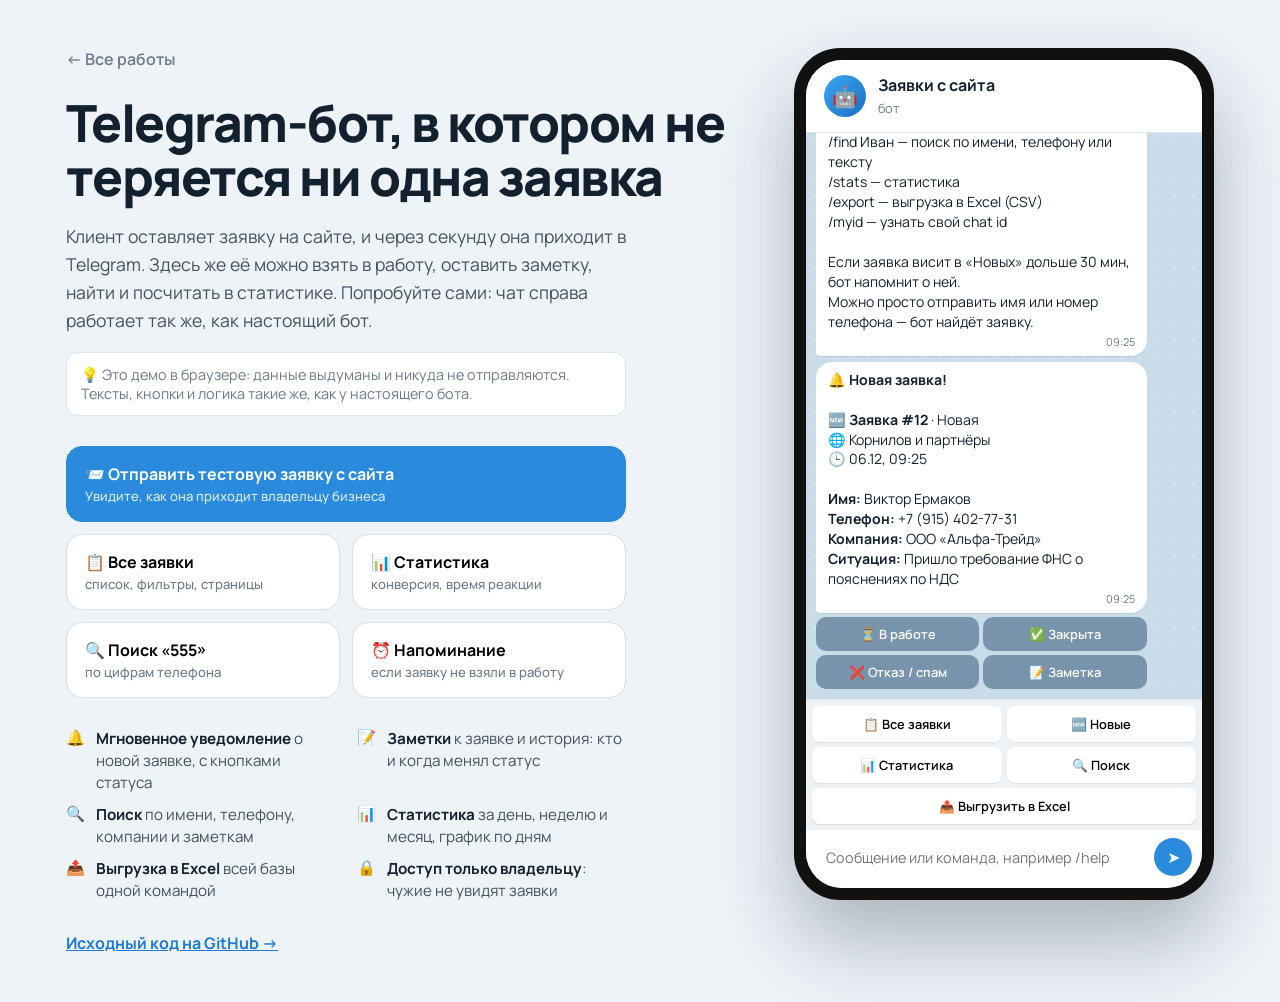
==== telegram-bot/index.html @ 951b8b42 "Демо Telegram-бота: интерактивная страница и README со скриншотами Co-Authored-By: Claude Opus 5.5 <" ====
<!DOCTYPE html>
<html lang="ru">
<head>
  <meta charset="UTF-8">
  <meta name="viewport" content="width=device-width, initial-scale=1.0">
  <title>Демо Telegram-бота для заявок</title>
  <meta name="description" content="Интерактивная демонстрация Telegram-бота: заявки с сайта, статусы, заметки, поиск, статистика и выгрузка в Excel.">
  <link rel="preconnect" href="https://fonts.googleapis.com">
  <link rel="preconnect" href="https://fonts.gstatic.com" crossorigin>
  <link href="https://fonts.googleapis.com/css2?family=Manrope:wght@500;600;700;800&display=swap" rel="stylesheet">
  <link rel="stylesheet" href="demo.css">
</head>
<body>
  <main class="page">
    <section class="intro">
      <a href="../index.html" class="intro__back">← Все работы</a>
      <h1>Telegram-бот, в котором не теряется ни одна заявка</h1>
      <p class="intro__lead">Клиент оставляет заявку на сайте, и через секунду она приходит в Telegram. Здесь же её можно взять в работу, оставить заметку, найти и посчитать в статистике. Попробуйте сами: чат справа работает так же, как настоящий бот.</p>
      <p class="note">💡 Это демо в браузере: данные выдуманы и никуда не отправляются. Тексты, кнопки и логика такие же, как у настоящего бота.</p>

      <div class="actions">
        <button class="action action--primary" data-action="lead">📨 Отправить тестовую заявку с сайта<small>Увидите, как она приходит владельцу бизнеса</small></button>
        <button class="action" data-action="/leads">📋 Все заявки<small>список, фильтры, страницы</small></button>
        <button class="action" data-action="/stats">📊 Статистика<small>конверсия, время реакции</small></button>
        <button class="action" data-action="/find 555">🔍 Поиск «555»<small>по цифрам телефона</small></button>
        <button class="action" data-action="remind">⏰ Напоминание<small>если заявку не взяли в работу</small></button>
      </div>

      <ul class="features">
        <li><span>🔔</span><b>Мгновенное уведомление</b> о новой заявке, с кнопками статуса</li>
        <li><span>📝</span><b>Заметки</b> к заявке и история: кто и когда менял статус</li>
        <li><span>🔍</span><b>Поиск</b> по имени, телефону, компании и заметкам</li>
        <li><span>📊</span><b>Статистика</b> за день, неделю и месяц, график по дням</li>
        <li><span>📤</span><b>Выгрузка в Excel</b> всей базы одной командой</li>
        <li><span>🔒</span><b>Доступ только владельцу</b>: чужие не увидят заявки</li>
      </ul>
      <a class="intro__code" href="https://github.com/MarchenkoDanil/portfolio/tree/main/telegram-bot" target="_blank" rel="noopener">Исходный код на GitHub →</a>
    </section>

    <div class="phone">
      <div class="chat">
        <div class="chat__head">
          <div class="chat__ava">🤖</div>
          <div class="chat__title"><b>Заявки с сайта</b><span>бот</span></div>
        </div>
        <div class="chat__messages" id="messages"></div>
        <div class="toast" id="toast"></div>
        <div class="chat__menu" id="menu">
          <button>📋 Все заявки</button>
          <button>🆕 Новые</button>
          <button>📊 Статистика</button>
          <button>🔍 Поиск</button>
          <button>📤 Выгрузить в Excel</button>
        </div>
        <form class="chat__input" id="input">
          <input type="text" placeholder="Сообщение или команда, например /help" autocomplete="off">
          <button type="submit" aria-label="Отправить">➤</button>
        </form>
      </div>
    </div>
  </main>
  <script src="demo.js"></script>
</body>
</html>
---- telegram-bot/demo.css ----
:root {
  --blue: #2a8bdc;
  --blue-dark: #1b6fc4;
  --chat-bg: #c9dcea;
  --bubble-bot: #ffffff;
  --bubble-me: #e3fbd1;
  --text: #13202e;
  --muted: #6c7a89;
  --link: #1f7bd1;
}

* { box-sizing: border-box; margin: 0; padding: 0; }
body { font-family: 'Manrope', system-ui, sans-serif; color: var(--text); background: #eef3f8; min-height: 100vh; }
a { color: var(--link); }

.page { max-width: 1180px; margin: 0 auto; padding: 48px 16px; display: grid; grid-template-columns: 1fr 420px; gap: 56px; align-items: start; }
.intro__back { display: inline-block; font-weight: 600; text-decoration: none; margin-bottom: 26px; color: var(--muted); }
.intro__back:hover { color: var(--text); }
.intro h1 { font-size: clamp(2rem, 4.4vw, 3.2rem); line-height: 1.05; letter-spacing: -.03em; font-weight: 800; margin-bottom: 18px; }
.intro__lead { font-size: 1.1rem; line-height: 1.6; color: #43515f; max-width: 560px; }
.note { margin-top: 18px; font-size: .9rem; color: var(--muted); background: #fff; border-radius: 12px; padding: 12px 14px; border: 1px solid #dbe5ee; max-width: 560px; }

.actions { display: grid; grid-template-columns: 1fr 1fr; gap: 12px; margin: 30px 0; max-width: 560px; }
.action { font: inherit; font-weight: 700; text-align: left; padding: 16px 18px; border-radius: 16px; border: 1px solid #d3dfea; background: #fff; cursor: pointer; transition: transform .15s, box-shadow .15s, border-color .15s; display: grid; gap: 2px; }
.action small { font-weight: 500; color: var(--muted); font-size: .82rem; }
.action:hover { transform: translateY(-2px); border-color: var(--blue); box-shadow: 0 10px 24px rgba(42, 139, 220, .15); }
.action--primary { background: var(--blue); color: #fff; border-color: var(--blue); grid-column: 1 / -1; }
.action--primary small { color: #d8ecfc; }

.features { list-style: none; display: grid; grid-template-columns: 1fr 1fr; gap: 10px 22px; max-width: 560px; }
.features li { font-size: .95rem; line-height: 1.45; color: #43515f; padding-left: 30px; position: relative; }
.features li span { position: absolute; left: 0; top: -1px; }
.features b { color: var(--text); }
.intro__code { display: inline-block; margin-top: 30px; font-weight: 700; }

/* ---------- Телефон с чатом ---------- */
.phone { position: sticky; top: 24px; height: min(860px, calc(100vh - 48px)); min-height: 620px; background: #111; border-radius: 46px; padding: 12px; box-shadow: 0 40px 80px rgba(19, 32, 46, .3); }
.chat { height: 100%; border-radius: 36px; overflow: hidden; display: flex; flex-direction: column; background: var(--chat-bg); position: relative; }
.chat__head { display: flex; align-items: center; gap: 12px; padding: 14px 18px; background: #fff; border-bottom: 1px solid #dfe6ec; z-index: 2; }
.chat__ava { width: 42px; height: 42px; border-radius: 50%; background: linear-gradient(135deg, #3aa8ee, #1b6fc4); display: grid; place-items: center; font-size: 1.3rem; flex-shrink: 0; }
.chat__title b { display: block; font-size: 1rem; }
.chat__title span { font-size: .8rem; color: var(--muted); }
.chat__messages { position: relative; flex: 1; overflow-y: auto; padding: 14px 10px 10px; display: flex; flex-direction: column; gap: 6px;
  background-image: radial-gradient(rgba(255,255,255,.35) 1px, transparent 1px); background-size: 18px 18px; scroll-behavior: smooth; }
.msg { max-width: 88%; display: flex; flex-direction: column; gap: 4px; animation: pop .25s ease-out; }
@keyframes pop { from { opacity: 0; transform: translateY(8px); } }
.msg--me { align-self: flex-end; }
.msg__bubble { background: var(--bubble-bot); border-radius: 16px 16px 16px 4px; padding: 8px 12px 6px; font-size: .88rem; line-height: 1.42; white-space: pre-wrap; word-wrap: break-word; box-shadow: 0 1px 1px rgba(0,0,0,.08); }
.msg--me .msg__bubble { background: var(--bubble-me); border-radius: 16px 16px 4px 16px; }
.msg__bubble code { font-family: ui-monospace, Consolas, monospace; font-size: .76rem; display: block; white-space: pre; overflow-x: auto; }
.msg__time { display: block; text-align: right; font-size: .68rem; color: var(--muted); margin-top: 2px; }
.msg__bubble.flash { animation: flash .6s; }
@keyframes flash { 40% { background: #fff6c8; } }
.msg__file { display: flex; align-items: center; gap: 10px; }
.msg__file-icon { width: 40px; height: 40px; border-radius: 50%; background: var(--blue); color: #fff; display: grid; place-items: center; font-size: 1.1rem; flex-shrink: 0; }
.msg__file a { font-weight: 700; text-decoration: none; }
.kb { display: grid; gap: 4px; }
.kb__row { display: flex; gap: 4px; }
.kb button { flex: 1; font: inherit; font-size: .8rem; font-weight: 600; color: #fff; background: rgba(54, 90, 120, .55); border: 0; border-radius: 10px; padding: 8px 6px; cursor: pointer; backdrop-filter: blur(4px); transition: background .15s; }
.kb button:hover { background: rgba(54, 90, 120, .75); }

.chat__menu { display: grid; grid-template-columns: 1fr 1fr; gap: 5px; padding: 6px; background: #eef2f5; border-top: 1px solid #dfe6ec; }
.chat__menu button { font: inherit; font-size: .8rem; font-weight: 600; padding: 9px 4px; border: 0; border-radius: 8px; background: #fff; cursor: pointer; box-shadow: 0 1px 1px rgba(0,0,0,.08); }
.chat__menu button:hover { background: #f6f9fc; }
.chat__menu button:last-child { grid-column: 1 / -1; }
.chat__input { display: flex; gap: 8px; padding: 8px 10px 12px; background: #fff; }
.chat__input input { flex: 1; font: inherit; font-size: .9rem; border: 0; outline: none; padding: 8px 10px; background: transparent; }
.chat__input button { width: 38px; height: 38px; border-radius: 50%; border: 0; background: var(--blue); color: #fff; font-size: 1rem; cursor: pointer; }
.toast { position: absolute; left: 50%; top: 76px; transform: translate(-50%, -10px); background: rgba(19, 32, 46, .86); color: #fff; font-size: .82rem; font-weight: 600; padding: 8px 14px; border-radius: 10px; opacity: 0; pointer-events: none; transition: .25s; z-index: 3; white-space: nowrap; }
.toast.show { opacity: 1; transform: translate(-50%, 0); }

/* Режим скриншотов для README: только телефон и подпись */
body.shot { background: linear-gradient(135deg, #1b6fc4, #3aa8ee); min-height: 0; }
body.shot .page { grid-template-columns: 1fr; justify-items: center; padding: 30px; }
body.shot .intro { display: none; }
body.shot .phone { position: static; height: 840px; width: 420px; }

@media (max-width: 960px) {
  .page { grid-template-columns: 1fr; gap: 36px; padding-top: 32px; }
  .phone { position: relative; top: 0; height: 760px; max-width: 440px; width: 100%; margin: 0 auto; }
}
@media (max-width: 520px) {
  .actions, .features { grid-template-columns: 1fr; }
  .phone { padding: 8px; border-radius: 34px; height: 680px; }
  .chat { border-radius: 28px; }
}
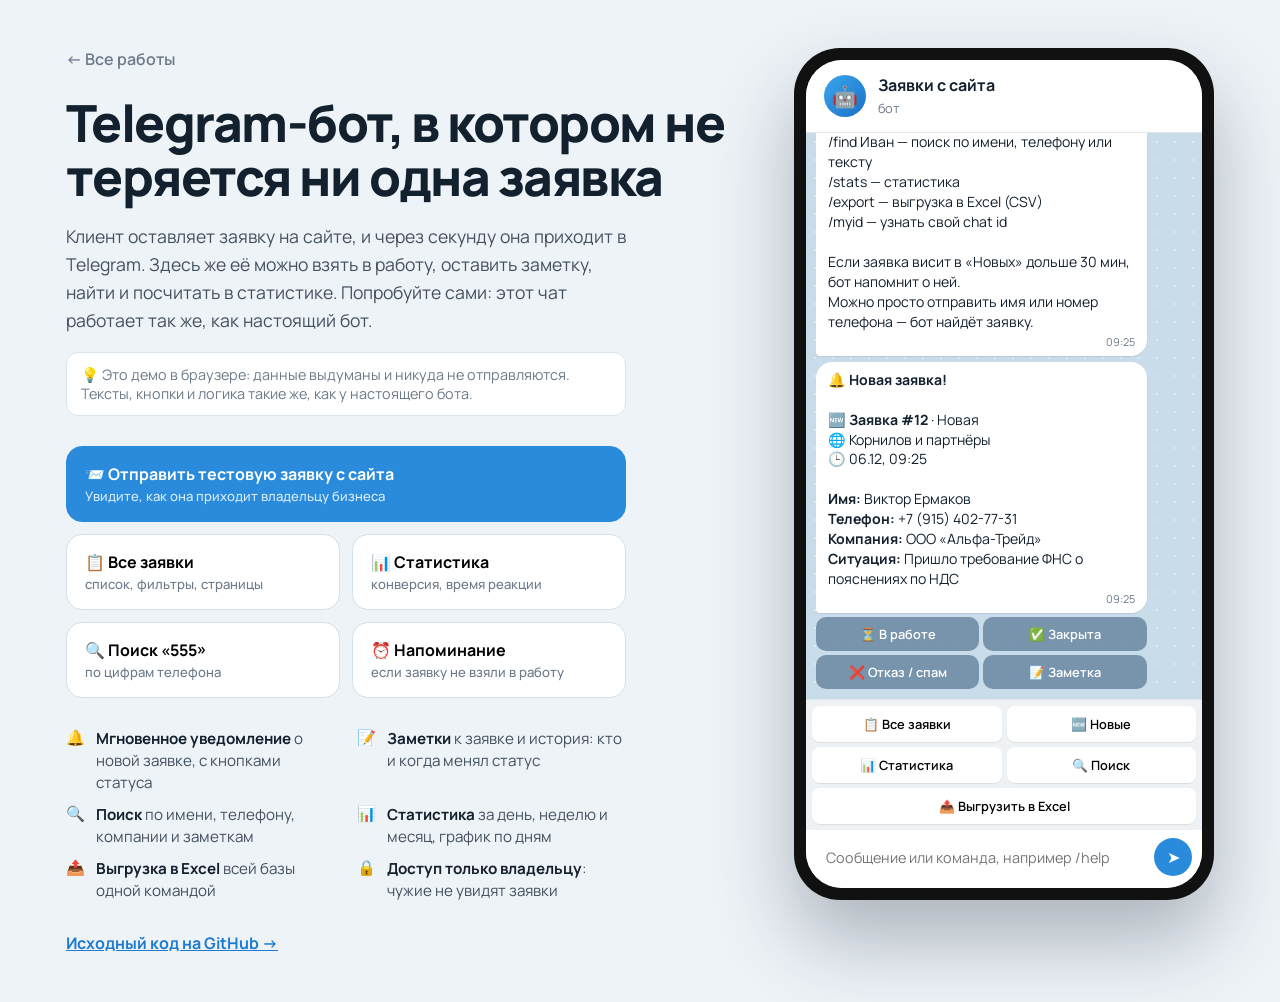
==== commit 24af578a: "Демо бота: прокрутка к чату на телефоне Co-Authored-By: Claude Opus 5.5 <noreply@anthropic.com>" ====
--- a/telegram-bot/index.html
+++ b/telegram-bot/index.html
@@ -15,7 +15,7 @@
     <section class="intro">
       <a href="../index.html" class="intro__back">← Все работы</a>
       <h1>Telegram-бот, в котором не теряется ни одна заявка</h1>
-      <p class="intro__lead">Клиент оставляет заявку на сайте, и через секунду она приходит в Telegram. Здесь же её можно взять в работу, оставить заметку, найти и посчитать в статистике. Попробуйте сами: чат справа работает так же, как настоящий бот.</p>
+      <p class="intro__lead">Клиент оставляет заявку на сайте, и через секунду она приходит в Telegram. Здесь же её можно взять в работу, оставить заметку, найти и посчитать в статистике. Попробуйте сами: этот чат работает так же, как настоящий бот.</p>
       <p class="note">💡 Это демо в браузере: данные выдуманы и никуда не отправляются. Тексты, кнопки и логика такие же, как у настоящего бота.</p>
 
       <div class="actions">
